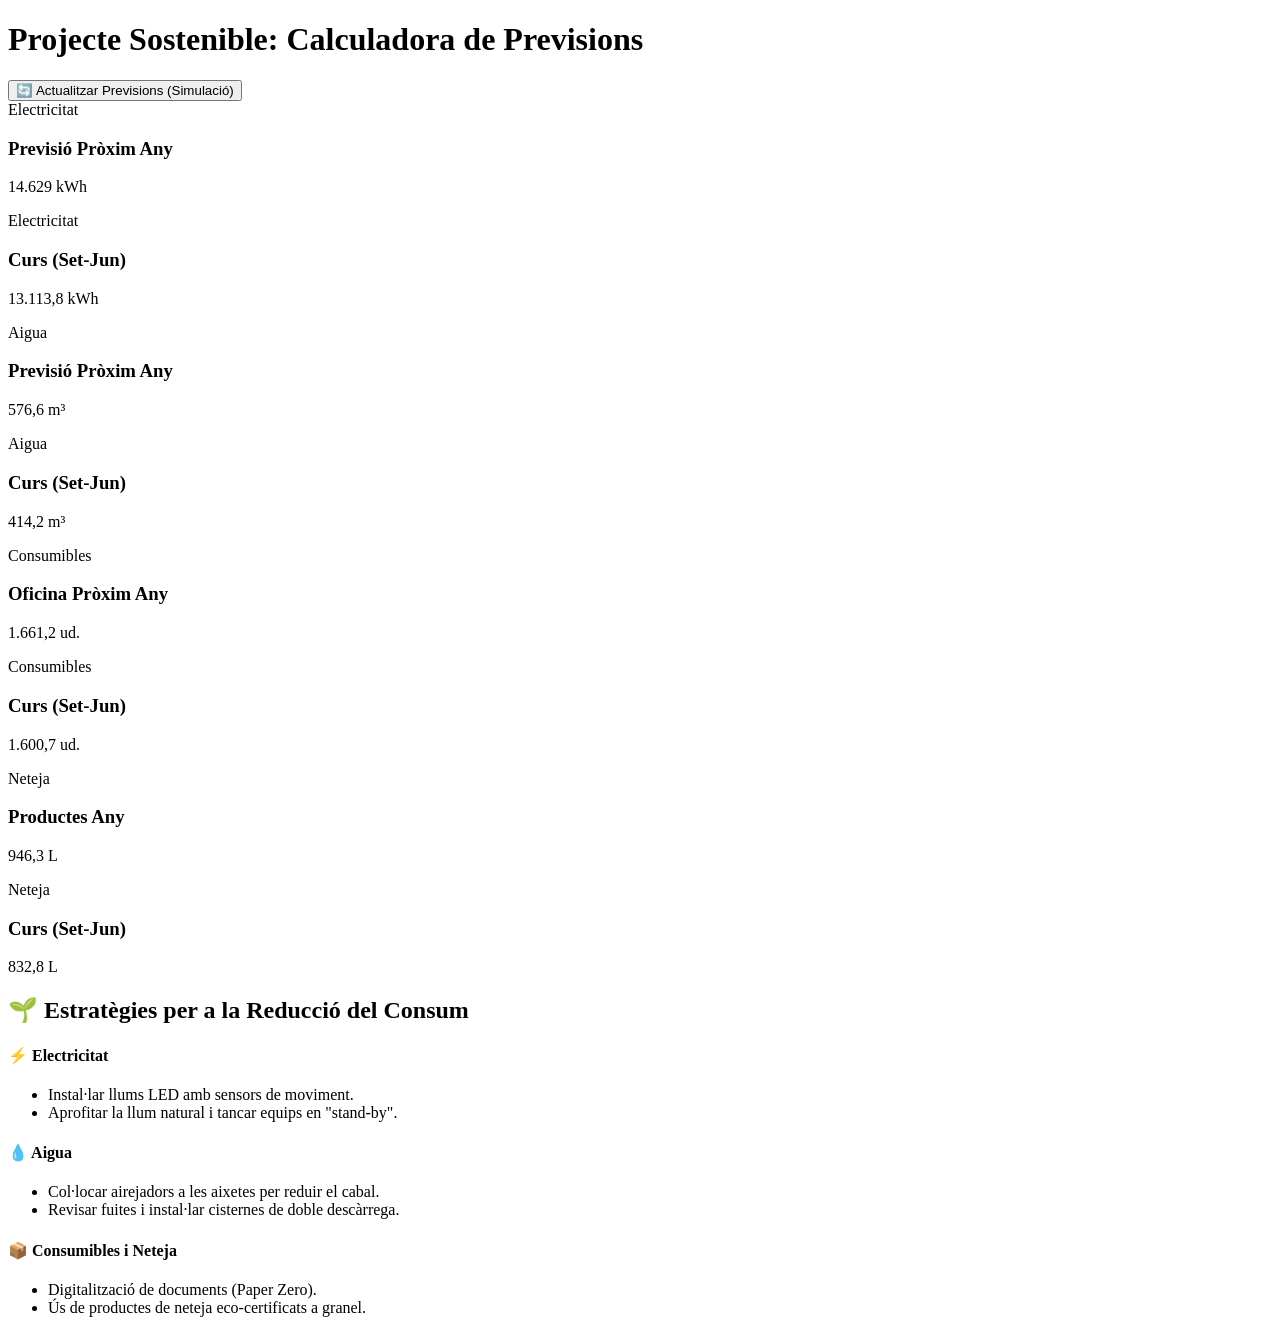
==== projecte_calculadora/Index.html @ 59e129f6 "ta08-G10-JohnGracia-BielDeLaRosa" ====
<!DOCTYPE html>
<html lang="ca">
<head>
    <meta charset="UTF-8">
    <title>Calculadora Energètica - Fase 3.1a</title>
    <link rel="stylesheet" href="css/style.css">
</head>
<body>

<header>
    <h1>Projecte Sostenible: Calculadora de Previsions</h1>
    <nav>
        <button onclick="generarCalculs()">🔄 Actualitzar Previsions (Simulació)</button>
    </nav>
</header>

<main>
    <section class="grid-calculs">
        <div class="card">
            <span class="badge">Electricitat</span>
            <h3>Previsió Pròxim Any</h3>
            <p id="elec-any">0 kWh</p>
        </div>
        <div class="card">
            <span class="badge">Electricitat</span>
            <h3>Curs (Set-Jun)</h3>
            <p id="elec-curs">0 kWh</p>
        </div>

        <div class="card blava">
            <span class="badge">Aigua</span>
            <h3>Previsió Pròxim Any</h3>
            <p id="aigua-any">0 m³</p>
        </div>
        <div class="card blava">
            <span class="badge">Aigua</span>
            <h3>Curs (Set-Jun)</h3>
            <p id="aigua-curs">0 m³</p>
        </div>

        <div class="card groga">
            <span class="badge">Consumibles</span>
            <h3>Oficina Pròxim Any</h3>
            <p id="cons-any">0 ud.</p>
        </div>
        <div class="card groga">
            <span class="badge">Consumibles</span>
            <h3>Curs (Set-Jun)</h3>
            <p id="cons-curs">0 ud.</p>
        </div>

        <div class="card verda">
            <span class="badge">Neteja</span>
            <h3>Productes Any</h3>
            <p id="net-any">0 L</p>
        </div>
        <div class="card verda">
            <span class="badge">Neteja</span>
            <h3>Curs (Set-Jun)</h3>
            <p id="net-curs">0 L</p>
        </div>
    </section>

    <section class="estrategies">
        <h2>🌱 Estratègies per a la Reducció del Consum</h2>
        <div class="flex-estrategies">
            <article>
                <h4>⚡ Electricitat</h4>
                <ul>
                    <li>Instal·lar llums LED amb sensors de moviment.</li>
                    <li>Aprofitar la llum natural i tancar equips en "stand-by".</li>
                </ul>
            </article>
            <article>
                <h4>💧 Aigua</h4>
                <ul>
                    <li>Col·locar airejadors a les aixetes per reduir el cabal.</li>
                    <li>Revisar fuites i instal·lar cisternes de doble descàrrega.</li>
                </ul>
            </article>
            <article>
                <h4>📦 Consumibles i Neteja</h4>
                <ul>
                    <li>Digitalització de documents (Paper Zero).</li>
                    <li>Ús de productes de neteja eco-certificats a granel.</li>
                </ul>
            </article>
        </div>
    </section>
</main>

<script src="js/calculator.js"></script>
</body>
</html>
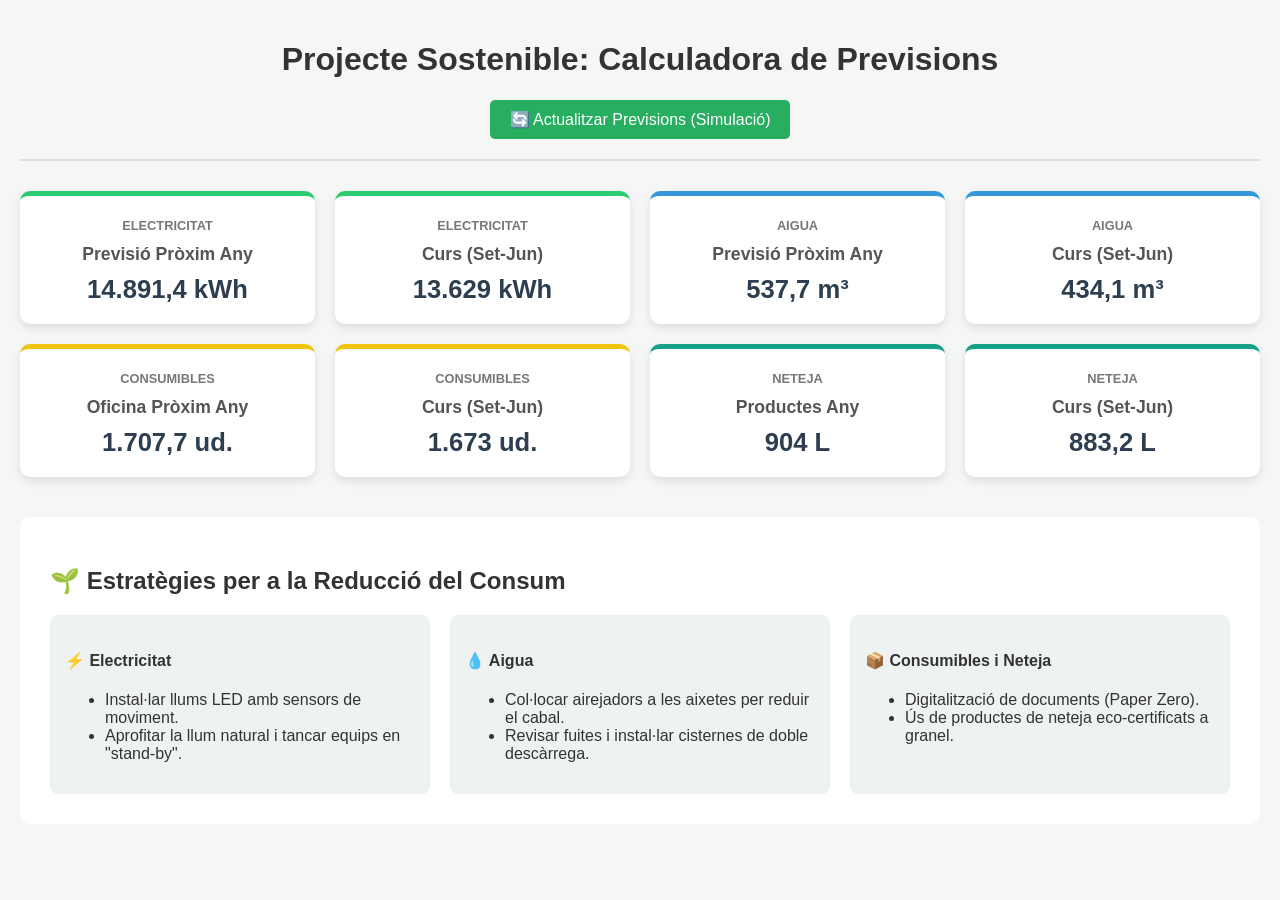
==== commit 3b95ab40: "ta08-G10-JohnGracia-BielDeLaRosa" ====
--- a/projecte_calculadora/Index.html
+++ b/projecte_calculadora/Index.html
@@ -3,7 +3,7 @@
 <head>
     <meta charset="UTF-8">
     <title>Calculadora Energètica - Fase 3.1a</title>
-    <link rel="stylesheet" href="css/style.css">
+    <link rel="stylesheet" href="css/styles.css">
 </head>
 <body>
 
--- a/projecte_calculadora/css/styles.css
+++ b/projecte_calculadora/css/styles.css
@@ -0,0 +1,18 @@
+body { font-family: 'Segoe UI', Tahoma, Geneva, Verdana, sans-serif; background: #f4f7f6; color: #333; margin: 0; padding: 20px; }
+header { text-align: center; padding-bottom: 20px; border-bottom: 2px solid #ddd; }
+button { padding: 10px 20px; background: #27ae60; color: white; border: none; border-radius: 5px; cursor: pointer; font-size: 1rem; }
+button:hover { background: #219150; }
+
+.grid-calculs { display: grid; grid-template-columns: repeat(auto-fit, minmax(250px, 1fr)); gap: 20px; margin: 30px 0; }
+.card { background: white; padding: 20px; border-radius: 10px; box-shadow: 0 4px 8px rgba(0,0,0,0.1); text-align: center; border-top: 5px solid #2ecc71; }
+.card.blava { border-top-color: #3498db; }
+.card.groga { border-top-color: #f1c40f; }
+.card.verda { border-top-color: #16a085; }
+
+.badge { font-size: 0.8rem; font-weight: bold; color: #777; text-transform: uppercase; }
+.card h3 { margin: 10px 0; color: #555; font-size: 1.1rem; }
+.card p { font-size: 1.6rem; font-weight: bold; margin: 0; color: #2c3e50; }
+
+.estrategies { background: white; padding: 30px; border-radius: 10px; margin-top: 40px; }
+.flex-estrategies { display: flex; gap: 20px; flex-wrap: wrap; justify-content: space-around; }
+.flex-estrategies article { flex: 1; min-width: 250px; background: #eef2f1; padding: 15px; border-radius: 8px; }
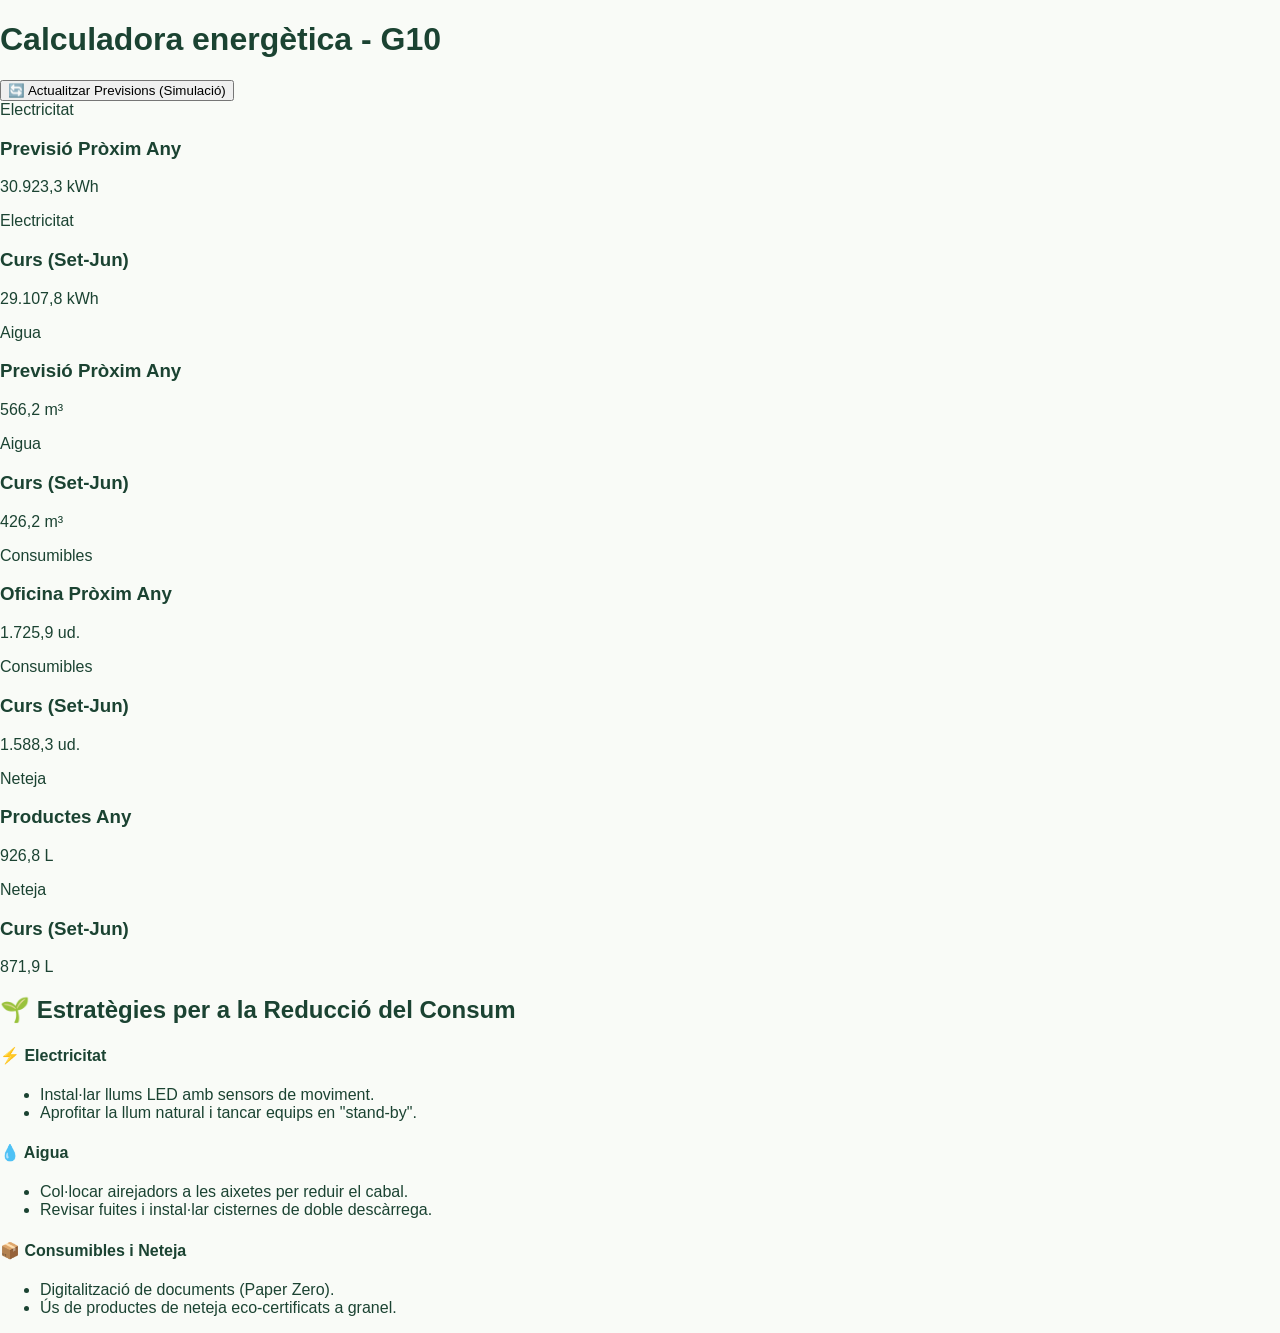
==== commit 57af4319: "ta08-G10-JohnGracia-BielDeLaRosa" ====
--- a/projecte_calculadora/Index.html
+++ b/projecte_calculadora/Index.html
@@ -8,7 +8,7 @@
 <body>
 
 <header>
-    <h1>Projecte Sostenible: Calculadora de Previsions</h1>
+    <h1>Calculadora energètica - G10</h1>
     <nav>
         <button onclick="generarCalculs()">🔄 Actualitzar Previsions (Simulació)</button>
     </nav>
--- a/projecte_calculadora/css/styles.css
+++ b/projecte_calculadora/css/styles.css
@@ -1,18 +1,73 @@
-body { font-family: 'Segoe UI', Tahoma, Geneva, Verdana, sans-serif; background: #f4f7f6; color: #333; margin: 0; padding: 20px; }
-header { text-align: center; padding-bottom: 20px; border-bottom: 2px solid #ddd; }
-button { padding: 10px 20px; background: #27ae60; color: white; border: none; border-radius: 5px; cursor: pointer; font-size: 1rem; }
-button:hover { background: #219150; }
+:root {
+    --eco-green: #2d6a4f;
+    --eco-light-green: #d8f3dc;
+    --eco-bg: #f9fbf7;
+    --text-dark: #1b4332;
+    --card-shadow: 0 10px 25px rgba(0,0,0,0.05);
+}
 
-.grid-calculs { display: grid; grid-template-columns: repeat(auto-fit, minmax(250px, 1fr)); gap: 20px; margin: 30px 0; }
-.card { background: white; padding: 20px; border-radius: 10px; box-shadow: 0 4px 8px rgba(0,0,0,0.1); text-align: center; border-top: 5px solid #2ecc71; }
-.card.blava { border-top-color: #3498db; }
-.card.groga { border-top-color: #f1c40f; }
-.card.verda { border-top-color: #16a085; }
+body {
+    font-family: 'Segoe UI', sans-serif;
+    background-color: var(--eco-bg);
+    margin: 0;
+    color: var(--text-dark);
+}
 
-.badge { font-size: 0.8rem; font-weight: bold; color: #777; text-transform: uppercase; }
-.card h3 { margin: 10px 0; color: #555; font-size: 1.1rem; }
-.card p { font-size: 1.6rem; font-weight: bold; margin: 0; color: #2c3e50; }
+/* NAVBAR */
+.navbar {
+    background: white;
+    padding: 15px 50px;
+    display: flex;
+    justify-content: space-between;
+    align-items: center;
+    border-bottom: 2px solid var(--eco-light-green);
+}
 
-.estrategies { background: white; padding: 30px; border-radius: 10px; margin-top: 40px; }
-.flex-estrategies { display: flex; gap: 20px; flex-wrap: wrap; justify-content: space-around; }
-.flex-estrategies article { flex: 1; min-width: 250px; background: #eef2f1; padding: 15px; border-radius: 8px; }+.navbar .logo { font-weight: bold; font-size: 1.4rem; color: var(--eco-green); }
+
+.navbar ul { list-style: none; display: flex; gap: 20px; margin: 0; }
+
+.navbar a {
+    text-decoration: none; color: #666; font-size: 0.85rem; font-weight: 600;
+    padding: 8px 12px; border-radius: 5px;
+}
+
+.navbar a.active { background: var(--eco-light-green); color: var(--eco-green); }
+
+/* DASHBOARD LAYOUT */
+.dashboard { max-width: 1200px; margin: 40px auto; padding: 0 20px; }
+
+.main-header .subtitle { color: var(--eco-green); font-weight: bold; font-size: 0.8rem; }
+.main-header h1 { margin: 5px 0; font-size: 2.2rem; }
+
+.content-wrapper { display: flex; gap: 30px; margin-top: 30px; }
+
+/* SIDEBAR PARAMS */
+.sidebar-params {
+    flex: 1; background: #f1f5ee; padding: 25px; border-radius: 15px;
+    box-shadow: var(--card-shadow); height: fit-content;
+}
+
+.input-group { margin-bottom: 15px; }
+.input-group label { display: block; font-size: 0.7rem; font-weight: bold; margin-bottom: 5px; color: #555; }
+.input-group input, .input-group select {
+    width: 100%; padding: 10px; border-radius: 8px; border: 1px solid #ddd; box-sizing: border-box;
+}
+
+.btn-calculate {
+    width: 100%; padding: 15px; background: var(--eco-green); color: white;
+    border: none; border-radius: 10px; font-weight: bold; cursor: pointer; margin-top: 10px;
+}
+
+/* RESULTS GRID */
+.results-grid { flex: 2; display: grid; grid-template-columns: 1fr 1fr; gap: 20px; }
+
+.res-card {
+    background: white; padding: 30px; border-radius: 20px; box-shadow: var(--card-shadow);
+    text-align: center; border: 1px solid #edf2ec;
+}
+
+.res-card .icon { font-size: 2rem; margin-bottom: 10px; }
+.res-card h4 { margin: 0; font-size: 0.9rem; color: #555; }
+.res-card p { font-size: 2rem; font-weight: 800; margin: 10px 0; color: var(--eco-green); }
+.res-card small { color: #999; font-size: 0.75rem; }
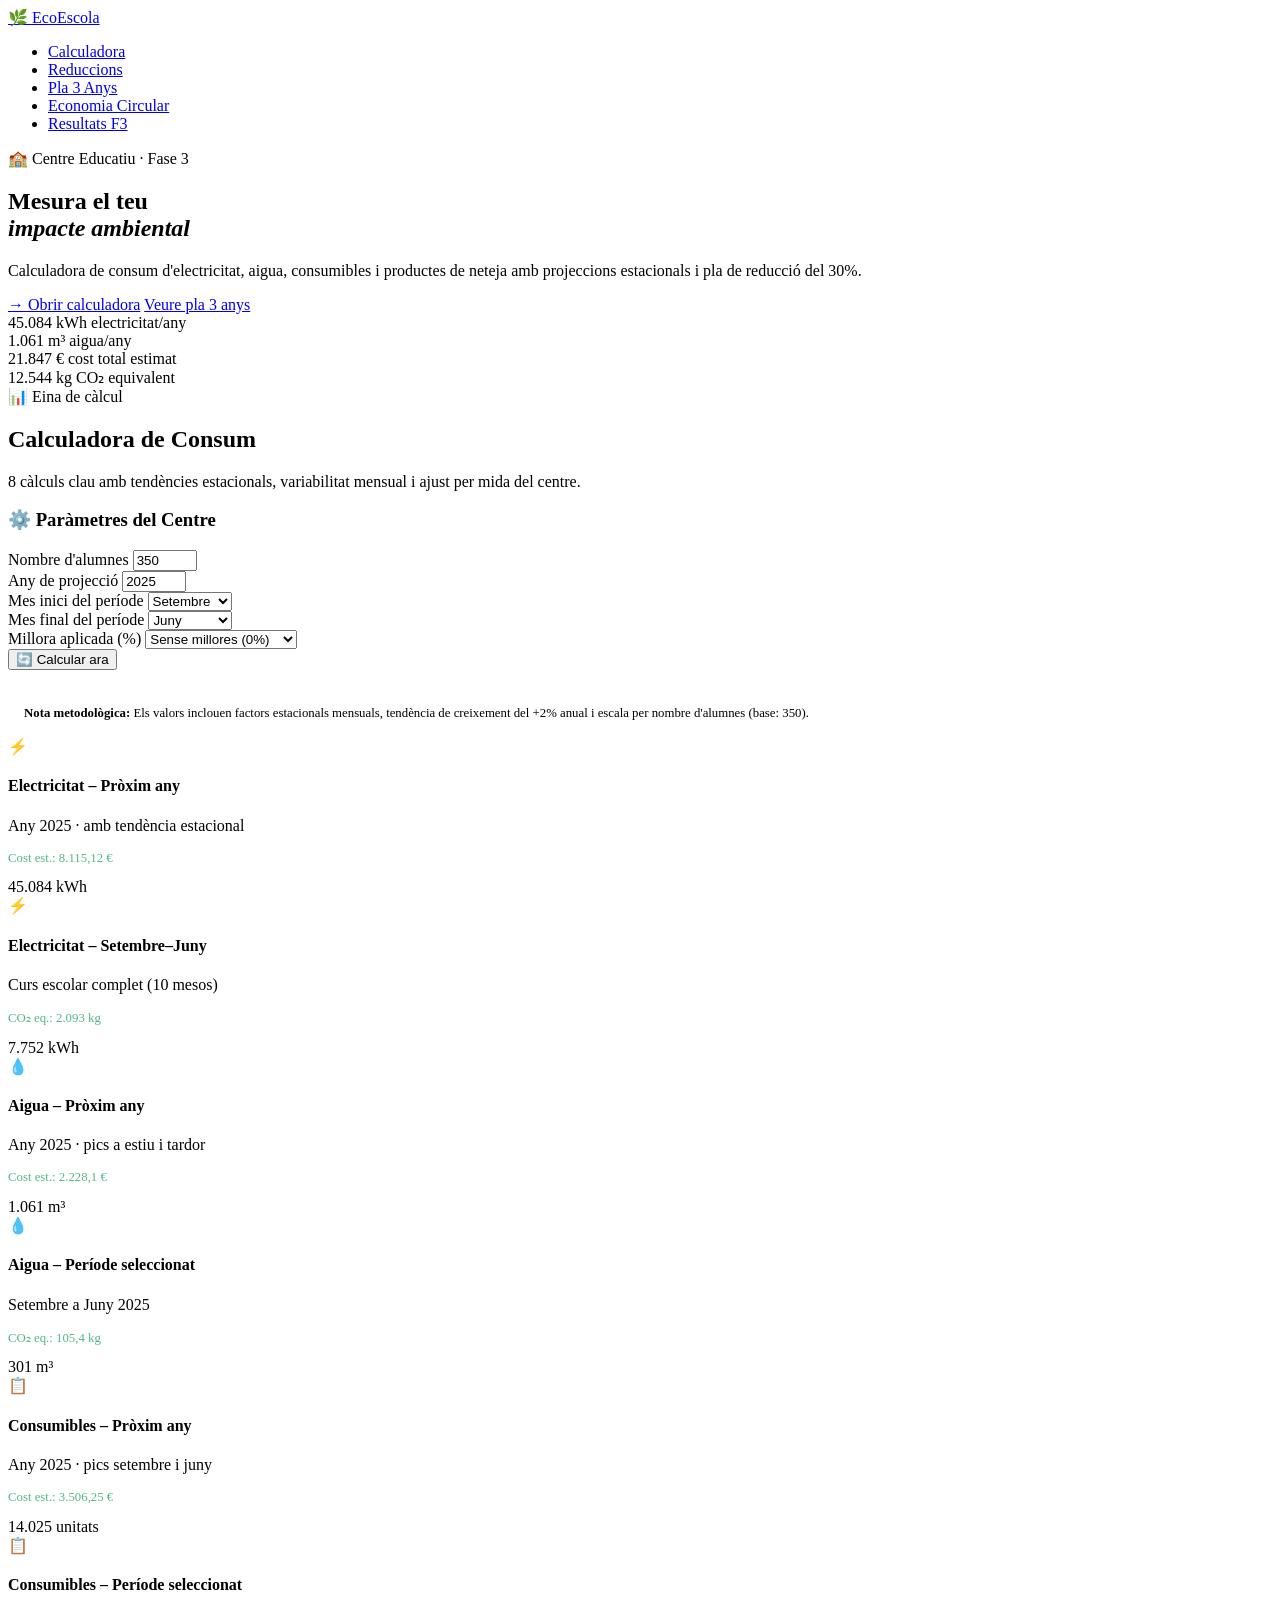
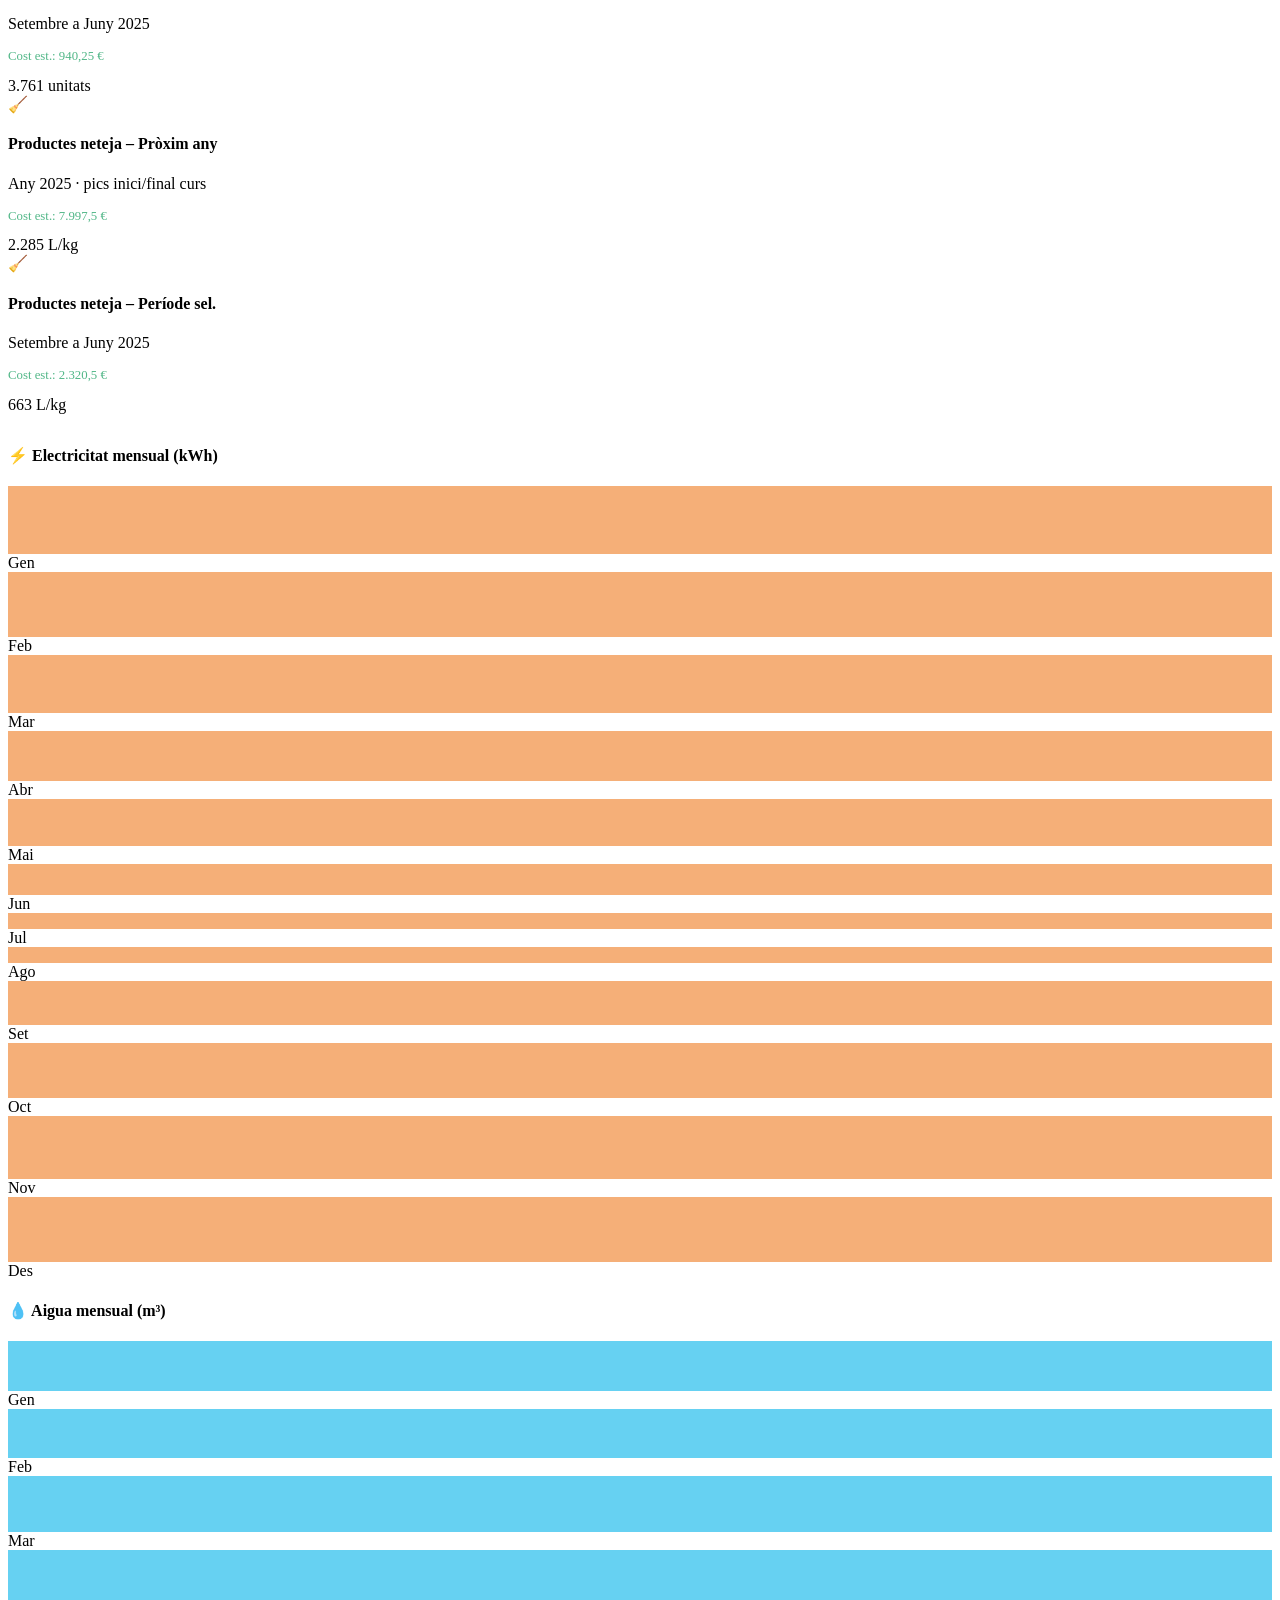
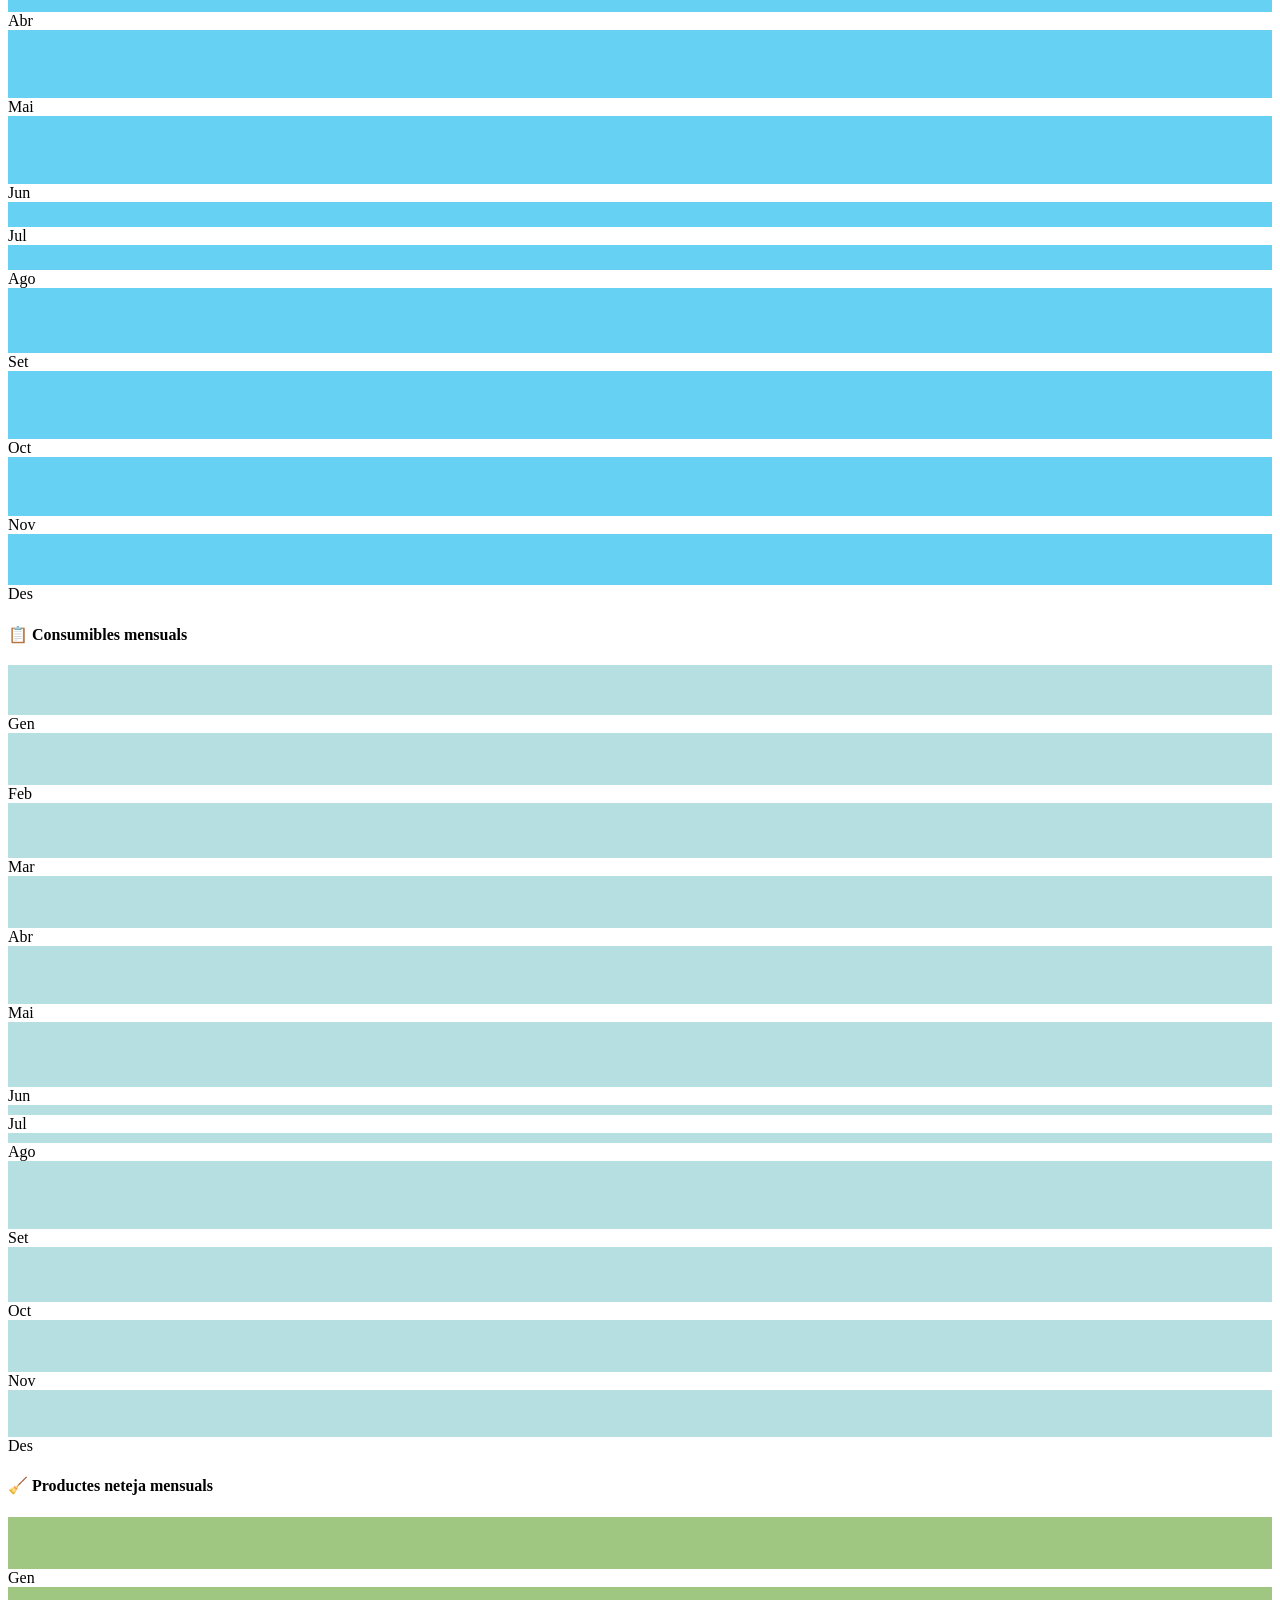
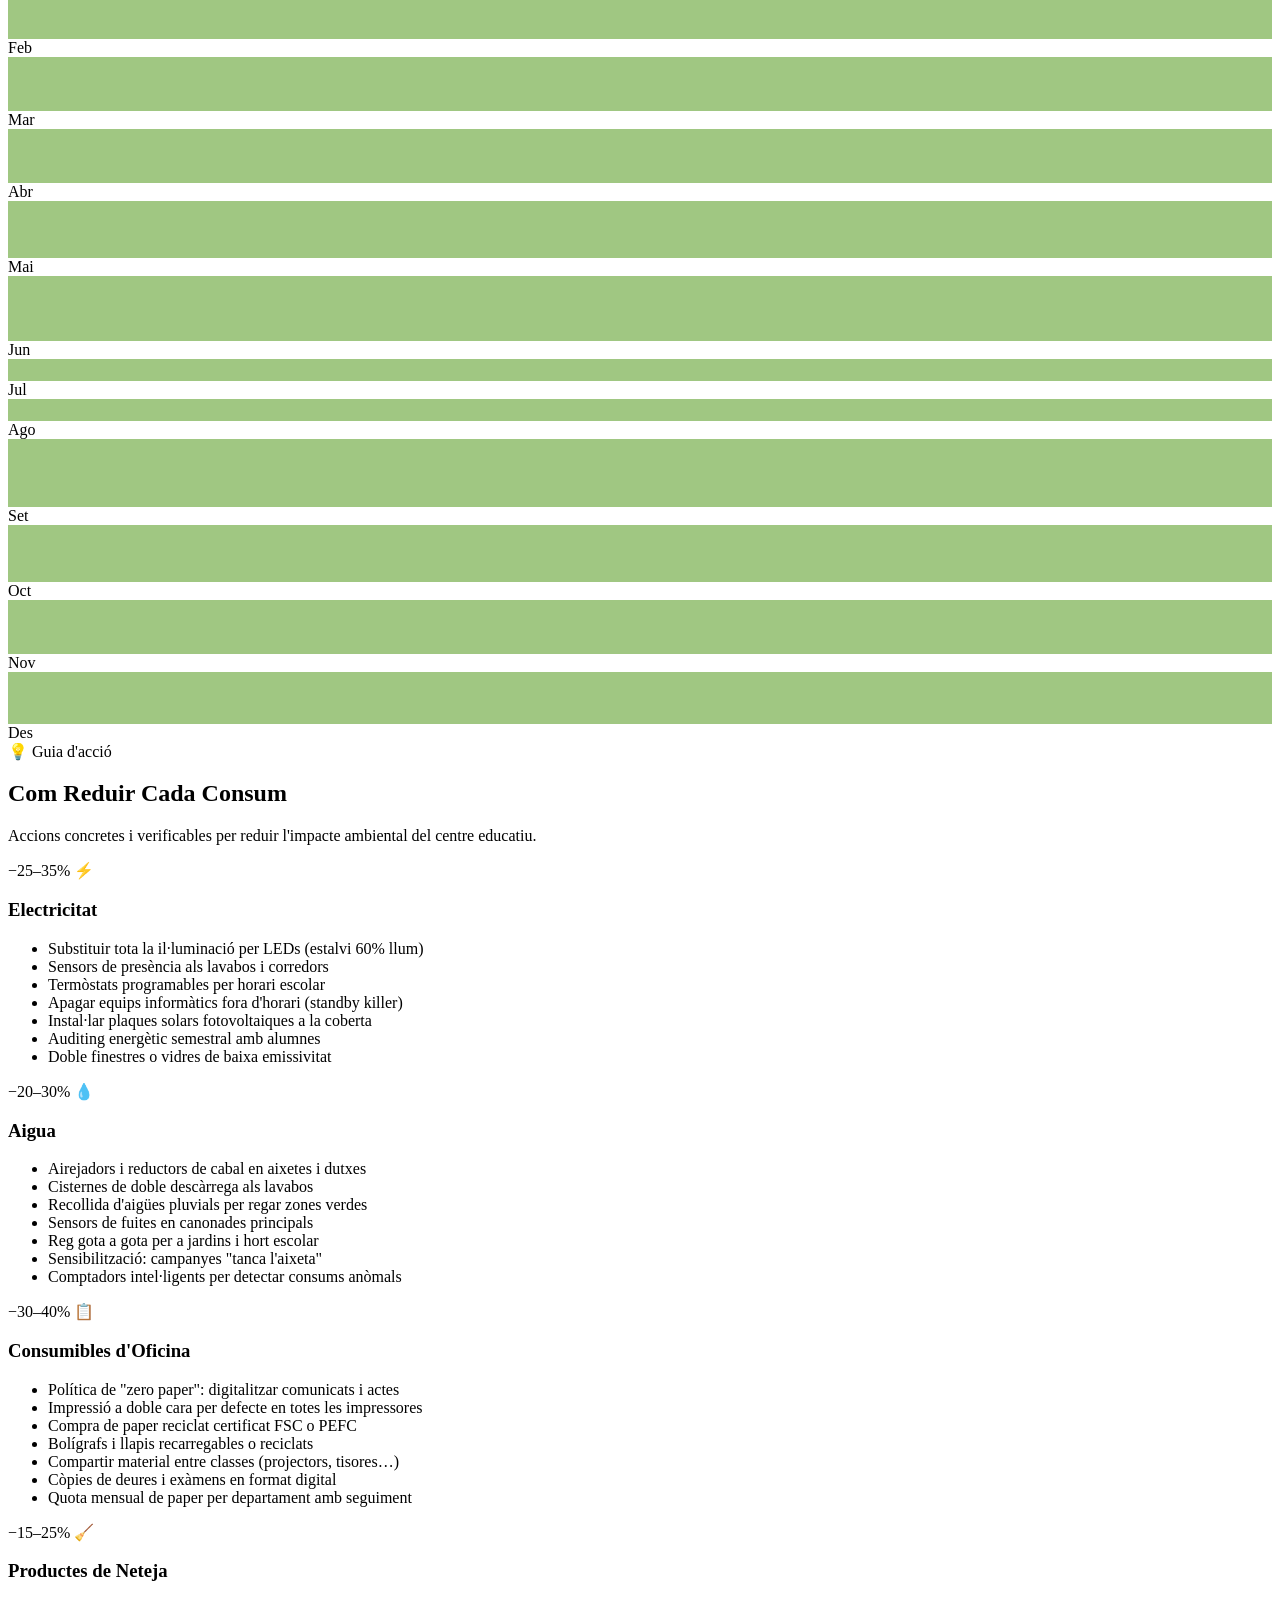
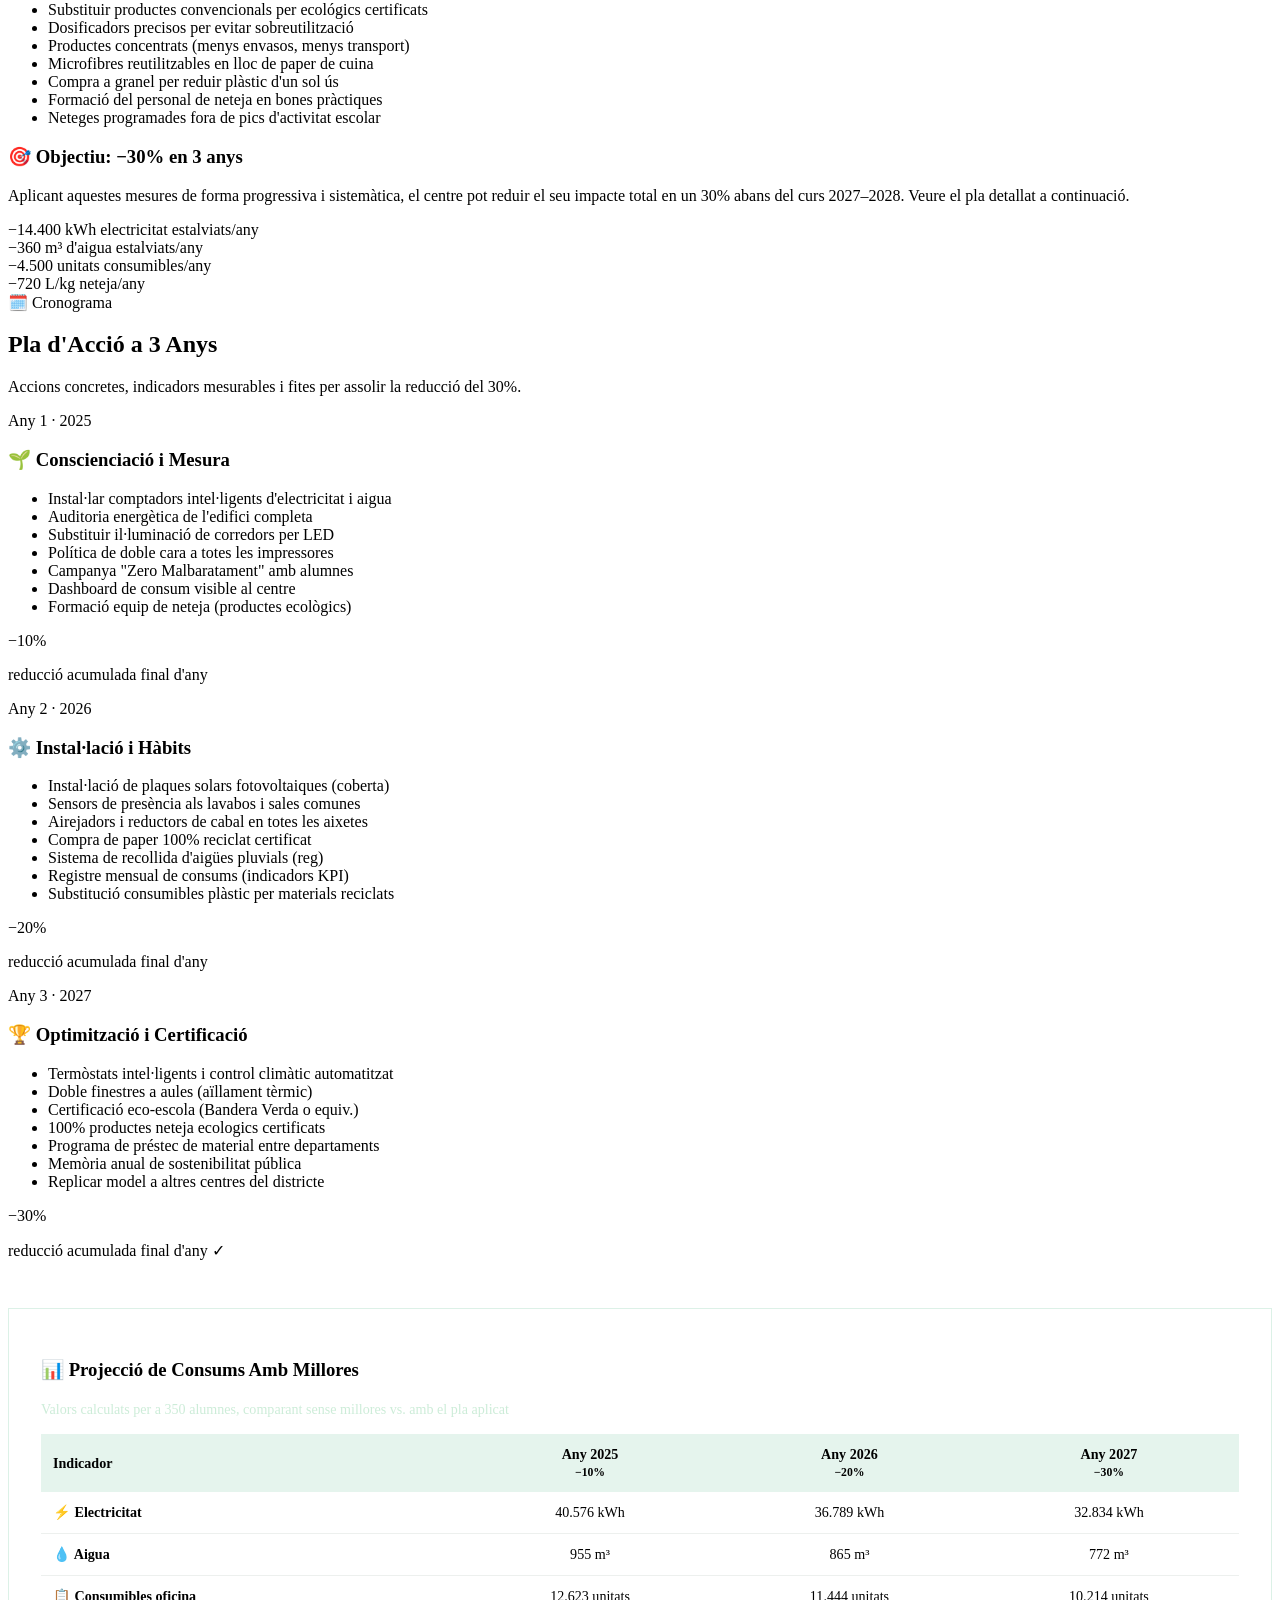
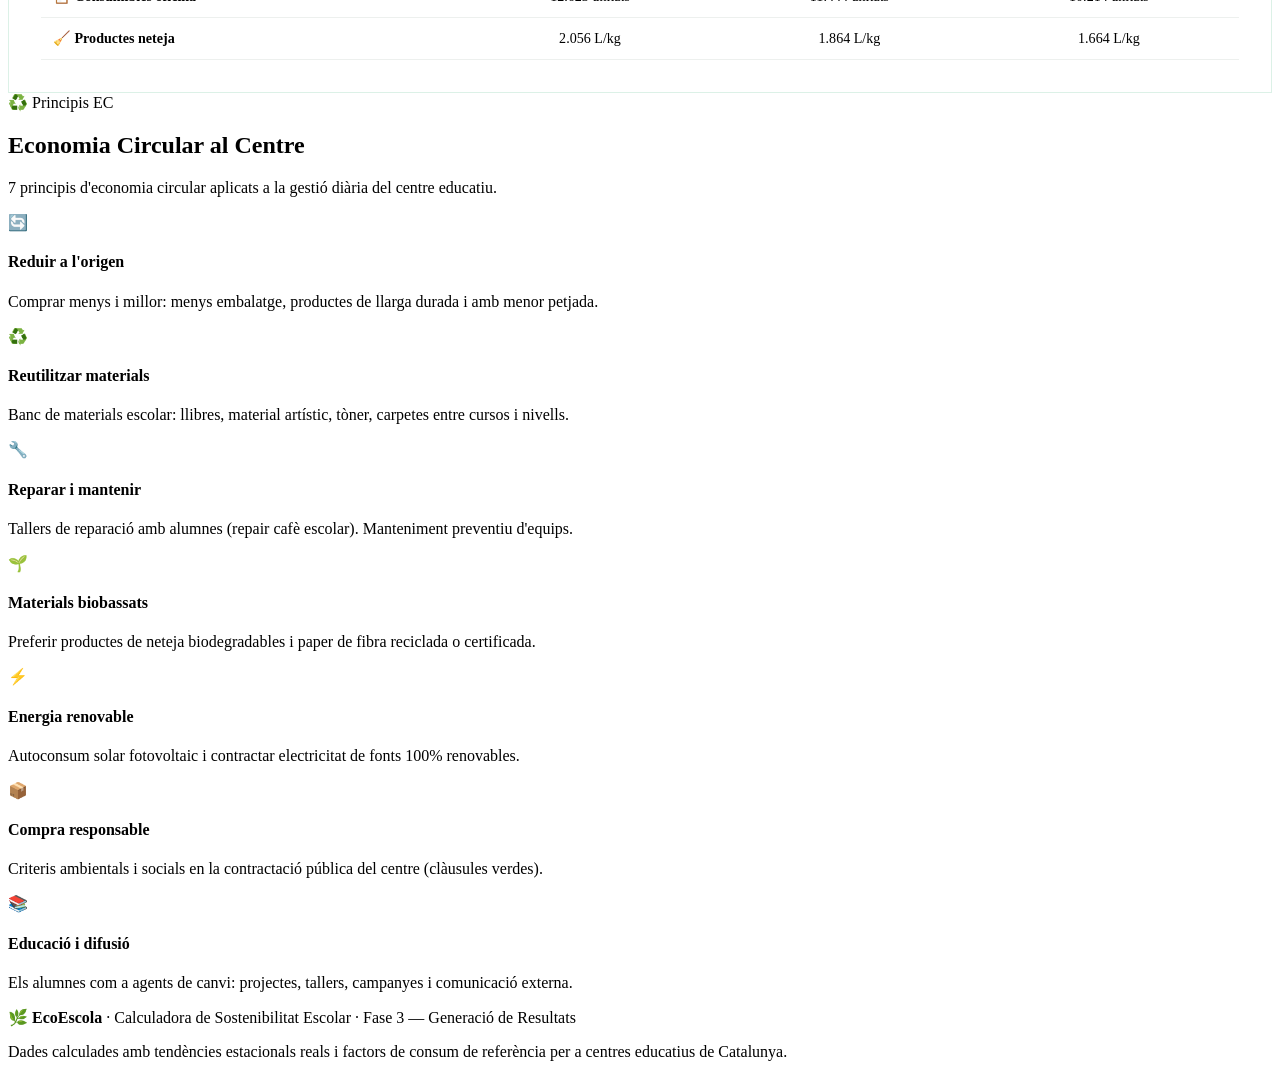
==== commit e201cc34: "ta08-G10-JohnGracia-BielDeLaRosa" ====
--- a/projecte_calculadora/Index.html
+++ b/projecte_calculadora/Index.html
@@ -1,94 +1,384 @@
 <!DOCTYPE html>
 <html lang="ca">
 <head>
-    <meta charset="UTF-8">
-    <title>Calculadora Energètica - Fase 3.1a</title>
-    <link rel="stylesheet" href="css/styles.css">
+  <meta charset="UTF-8">
+  <meta name="viewport" content="width=device-width, initial-scale=1.0">
+  <title>EcoEscola · Calculadora de Sostenibilitat</title>
+  <meta name="description" content="Calculadora de consum i impacte ambiental per a centres educatius. Electricitat, aigua, consumibles i neteja.">
+  <link rel="stylesheet" href="style.css">
+  <link rel="icon" href="data:image/svg+xml,<svg xmlns='http://www.w3.org/2000/svg' viewBox='0 0 100 100'><text y='.9em' font-size='90'>🌿</text></svg>">
 </head>
 <body>
 
-<header>
-    <h1>Calculadora energètica - G10</h1>
-    <nav>
-        <button onclick="generarCalculs()">🔄 Actualitzar Previsions (Simulació)</button>
-    </nav>
-</header>
-
-<main>
-    <section class="grid-calculs">
-        <div class="card">
-            <span class="badge">Electricitat</span>
-            <h3>Previsió Pròxim Any</h3>
-            <p id="elec-any">0 kWh</p>
-        </div>
-        <div class="card">
-            <span class="badge">Electricitat</span>
-            <h3>Curs (Set-Jun)</h3>
-            <p id="elec-curs">0 kWh</p>
-        </div>
-
-        <div class="card blava">
-            <span class="badge">Aigua</span>
-            <h3>Previsió Pròxim Any</h3>
-            <p id="aigua-any">0 m³</p>
-        </div>
-        <div class="card blava">
-            <span class="badge">Aigua</span>
-            <h3>Curs (Set-Jun)</h3>
-            <p id="aigua-curs">0 m³</p>
-        </div>
-
-        <div class="card groga">
-            <span class="badge">Consumibles</span>
-            <h3>Oficina Pròxim Any</h3>
-            <p id="cons-any">0 ud.</p>
-        </div>
-        <div class="card groga">
-            <span class="badge">Consumibles</span>
-            <h3>Curs (Set-Jun)</h3>
-            <p id="cons-curs">0 ud.</p>
-        </div>
-
-        <div class="card verda">
-            <span class="badge">Neteja</span>
-            <h3>Productes Any</h3>
-            <p id="net-any">0 L</p>
-        </div>
-        <div class="card verda">
-            <span class="badge">Neteja</span>
-            <h3>Curs (Set-Jun)</h3>
-            <p id="net-curs">0 L</p>
-        </div>
-    </section>
-
-    <section class="estrategies">
-        <h2>🌱 Estratègies per a la Reducció del Consum</h2>
-        <div class="flex-estrategies">
-            <article>
-                <h4>⚡ Electricitat</h4>
-                <ul>
-                    <li>Instal·lar llums LED amb sensors de moviment.</li>
-                    <li>Aprofitar la llum natural i tancar equips en "stand-by".</li>
-                </ul>
-            </article>
-            <article>
-                <h4>💧 Aigua</h4>
-                <ul>
-                    <li>Col·locar airejadors a les aixetes per reduir el cabal.</li>
-                    <li>Revisar fuites i instal·lar cisternes de doble descàrrega.</li>
-                </ul>
-            </article>
-            <article>
-                <h4>📦 Consumibles i Neteja</h4>
-                <ul>
-                    <li>Digitalització de documents (Paper Zero).</li>
-                    <li>Ús de productes de neteja eco-certificats a granel.</li>
-                </ul>
-            </article>
-        </div>
-    </section>
-</main>
-
-<script src="js/calculator.js"></script>
+<!-- ═══ NAV ═══════════════════════════════════════════ -->
+<nav>
+  <a href="index.html" class="nav-logo">🌿 EcoEscola</a>
+  <ul class="nav-links">
+    <li><a href="#calculadora" class="actiu">Calculadora</a></li>
+    <li><a href="#reduccions">Reduccions</a></li>
+    <li><a href="#pla">Pla 3 Anys</a></li>
+    <li><a href="#circular">Economia Circular</a></li>
+    <li><a href="resultats.html">Resultats F3</a></li>
+  </ul>
+</nav>
+
+<!-- ═══ HERO ══════════════════════════════════════════ -->
+<section class="hero">
+  <div class="hero-badge">🏫 Centre Educatiu · Fase 3</div>
+  <h1 class="fade-up">Mesura el teu<br><em>impacte ambiental</em></h1>
+  <p class="hero-sub fade-up-2">Calculadora de consum d'electricitat, aigua, consumibles i productes de neteja amb projeccions estacionals i pla de reducció del 30%.</p>
+  <div class="hero-btns fade-up-3">
+    <a href="#calculadora" class="btn btn-prim">→ Obrir calculadora</a>
+    <a href="#pla" class="btn btn-sec">Veure pla 3 anys</a>
+  </div>
+</section>
+
+<!-- ═══ STATS BANNER ══════════════════════════════════ -->
+<div class="stats-banner">
+  <div class="stat-item">
+    <span class="stat-num" id="kpi-elec">—</span>
+    <span class="stat-label">kWh electricitat/any</span>
+  </div>
+  <div class="stat-item">
+    <span class="stat-num" id="kpi-aigua">—</span>
+    <span class="stat-label">m³ aigua/any</span>
+  </div>
+  <div class="stat-item">
+    <span class="stat-num" id="kpi-cost">—</span>
+    <span class="stat-label">€ cost total estimat</span>
+  </div>
+  <div class="stat-item">
+    <span class="stat-num" id="kpi-co2">—</span>
+    <span class="stat-label">kg CO₂ equivalent</span>
+  </div>
+</div>
+
+<!-- ═══ CALCULADORA ════════════════════════════════════ -->
+<section id="calculadora">
+  <div class="container">
+    <span class="section-label">📊 Eina de càlcul</span>
+    <h2 class="section-title">Calculadora de Consum</h2>
+    <p class="section-desc">8 càlculs clau amb tendències estacionals, variabilitat mensual i ajust per mida del centre.</p>
+
+    <div class="calc-grid">
+      <!-- Controls -->
+      <div class="calc-controls">
+        <h3>⚙️ Paràmetres del Centre</h3>
+
+        <div class="form-group">
+          <label>Nombre d'alumnes</label>
+          <input type="number" id="alumnes" value="350" min="50" max="2000" step="10">
+        </div>
+
+        <div class="form-group">
+          <label>Any de projecció</label>
+          <input type="number" id="any" value="2025" min="2024" max="2035">
+        </div>
+
+        <div class="form-group">
+          <label>Mes inici del període</label>
+          <select id="mes-inici">
+            <option value="0">Gener</option>
+            <option value="1">Febrer</option>
+            <option value="2">Març</option>
+            <option value="3">Abril</option>
+            <option value="4">Maig</option>
+            <option value="5">Juny</option>
+            <option value="6">Juliol</option>
+            <option value="7">Agost</option>
+            <option value="8" selected>Setembre</option>
+            <option value="9">Octubre</option>
+            <option value="10">Novembre</option>
+            <option value="11">Desembre</option>
+          </select>
+        </div>
+
+        <div class="form-group">
+          <label>Mes final del període</label>
+          <select id="mes-fi">
+            <option value="0">Gener</option>
+            <option value="1">Febrer</option>
+            <option value="2">Març</option>
+            <option value="3">Abril</option>
+            <option value="4">Maig</option>
+            <option value="5" selected>Juny</option>
+            <option value="6">Juliol</option>
+            <option value="7">Agost</option>
+            <option value="8">Setembre</option>
+            <option value="9">Octubre</option>
+            <option value="10">Novembre</option>
+            <option value="11">Desembre</option>
+          </select>
+        </div>
+
+        <div class="form-group">
+          <label>Millora aplicada (%)</label>
+          <select id="millora">
+            <option value="0">Sense millores (0%)</option>
+            <option value="10">Millores any 1 (−10%)</option>
+            <option value="20">Millores any 2 (−20%)</option>
+            <option value="30">Millores any 3 (−30%)</option>
+          </select>
+        </div>
+
+        <button class="calc-btn" id="btn-calcular">🔄 Calcular ara</button>
+
+        <div style="margin-top:1.25rem;padding:1rem;background:var(--gris-clar);border-radius:12px;font-size:0.8rem;color:var(--text-mig)">
+          <strong style="color:var(--verd-fosc)">Nota metodològica:</strong> Els valors inclouen factors estacionals mensuals, tendència de creixement del +2% anual i escala per nombre d'alumnes (base: 350).
+        </div>
+      </div>
+
+      <!-- Resultats -->
+      <div>
+        <div id="resultats" class="calc-results">
+          <div style="text-align:center;padding:3rem;color:var(--text-mig)">Calculant...</div>
+        </div>
+
+        <!-- Gràfics mensuals -->
+        <div class="chart-row" style="margin-top:2rem">
+          <div class="chart-card">
+            <h4>⚡ Electricitat mensual (kWh)</h4>
+            <div class="mini-chart" id="chart-elec"></div>
+          </div>
+          <div class="chart-card">
+            <h4>💧 Aigua mensual (m³)</h4>
+            <div class="mini-chart" id="chart-aigua"></div>
+          </div>
+          <div class="chart-card">
+            <h4>📋 Consumibles mensuals</h4>
+            <div class="mini-chart" id="chart-consum"></div>
+          </div>
+          <div class="chart-card">
+            <h4>🧹 Productes neteja mensuals</h4>
+            <div class="mini-chart" id="chart-neteja"></div>
+          </div>
+        </div>
+      </div>
+    </div>
+  </div>
+</section>
+
+<!-- ═══ REDUCCIONS ════════════════════════════════════ -->
+<section id="reduccions">
+  <div class="container">
+    <span class="section-label">💡 Guia d'acció</span>
+    <h2 class="section-title">Com Reduir Cada Consum</h2>
+    <p class="section-desc">Accions concretes i verificables per reduir l'impacte ambiental del centre educatiu.</p>
+
+    <div class="reduccions-grid">
+
+      <div class="redu-card electric">
+        <span class="redu-pct">−25–35%</span>
+        <span class="redu-icon">⚡</span>
+        <h3>Electricitat</h3>
+        <ul>
+          <li>Substituir tota la il·luminació per LEDs (estalvi 60% llum)</li>
+          <li>Sensors de presència als lavabos i corredors</li>
+          <li>Termòstats programables per horari escolar</li>
+          <li>Apagar equips informàtics fora d'horari (standby killer)</li>
+          <li>Instal·lar plaques solars fotovoltaiques a la coberta</li>
+          <li>Auditing energètic semestral amb alumnes</li>
+          <li>Doble finestres o vidres de baixa emissivitat</li>
+        </ul>
+      </div>
+
+      <div class="redu-card water">
+        <span class="redu-pct">−20–30%</span>
+        <span class="redu-icon">💧</span>
+        <h3>Aigua</h3>
+        <ul>
+          <li>Airejadors i reductors de cabal en aixetes i dutxes</li>
+          <li>Cisternes de doble descàrrega als lavabos</li>
+          <li>Recollida d'aigües pluvials per regar zones verdes</li>
+          <li>Sensors de fuites en canonades principals</li>
+          <li>Reg gota a gota per a jardins i hort escolar</li>
+          <li>Sensibilització: campanyes "tanca l'aixeta"</li>
+          <li>Comptadors intel·ligents per detectar consums anòmals</li>
+        </ul>
+      </div>
+
+      <div class="redu-card office">
+        <span class="redu-pct">−30–40%</span>
+        <span class="redu-icon">📋</span>
+        <h3>Consumibles d'Oficina</h3>
+        <ul>
+          <li>Política de "zero paper": digitalitzar comunicats i actes</li>
+          <li>Impressió a doble cara per defecte en totes les impressores</li>
+          <li>Compra de paper reciclat certificat FSC o PEFC</li>
+          <li>Bolígrafs i llapis recarregables o reciclats</li>
+          <li>Compartir material entre classes (projectors, tisores…)</li>
+          <li>Còpies de deures i exàmens en format digital</li>
+          <li>Quota mensual de paper per departament amb seguiment</li>
+        </ul>
+      </div>
+
+      <div class="redu-card clean">
+        <span class="redu-pct">−15–25%</span>
+        <span class="redu-icon">🧹</span>
+        <h3>Productes de Neteja</h3>
+        <ul>
+          <li>Substituir productes convencionals per ecológics certificats</li>
+          <li>Dosificadors precisos per evitar sobreutilització</li>
+          <li>Productes concentrats (menys envasos, menys transport)</li>
+          <li>Microfibres reutilitzables en lloc de paper de cuina</li>
+          <li>Compra a granel per reduir plàstic d'un sol ús</li>
+          <li>Formació del personal de neteja en bones pràctiques</li>
+          <li>Neteges programades fora de pics d'activitat escolar</li>
+        </ul>
+      </div>
+    </div>
+
+    <div class="highlight-box">
+      <h3>🎯 Objectiu: −30% en 3 anys</h3>
+      <p>Aplicant aquestes mesures de forma progressiva i sistemàtica, el centre pot reduir el seu impacte total en un 30% abans del curs 2027–2028. Veure el pla detallat a continuació.</p>
+      <div class="kpi-row">
+        <div class="kpi">
+          <span class="kpi-val">−14.400</span>
+          <span class="kpi-lab">kWh electricitat estalviats/any</span>
+        </div>
+        <div class="kpi">
+          <span class="kpi-val">−360</span>
+          <span class="kpi-lab">m³ d'aigua estalviats/any</span>
+        </div>
+        <div class="kpi">
+          <span class="kpi-val">−4.500</span>
+          <span class="kpi-lab">unitats consumibles/any</span>
+        </div>
+        <div class="kpi">
+          <span class="kpi-val">−720</span>
+          <span class="kpi-lab">L/kg neteja/any</span>
+        </div>
+      </div>
+    </div>
+  </div>
+</section>
+
+<!-- ═══ PLA 3 ANYS ════════════════════════════════════ -->
+<section id="pla">
+  <div class="container">
+    <span class="section-label">🗓️ Cronograma</span>
+    <h2 class="section-title">Pla d'Acció a 3 Anys</h2>
+    <p class="section-desc">Accions concretes, indicadors mesurables i fites per assolir la reducció del 30%.</p>
+
+    <div class="timeline">
+
+      <div class="timeline-year">
+        <span class="year-badge">Any 1 · 2025</span>
+        <h3>🌱 Conscienciació i Mesura</h3>
+        <ul>
+          <li>Instal·lar comptadors intel·ligents d'electricitat i aigua</li>
+          <li>Auditoria energètica de l'edifici completa</li>
+          <li>Substituir il·luminació de corredors per LED</li>
+          <li>Política de doble cara a totes les impressores</li>
+          <li>Campanya "Zero Malbaratament" amb alumnes</li>
+          <li>Dashboard de consum visible al centre</li>
+          <li>Formació equip de neteja (productes ecològics)</li>
+        </ul>
+        <div class="year-target">
+          <span>−10%</span>
+          <p>reducció acumulada final d'any</p>
+        </div>
+      </div>
+
+      <div class="timeline-year">
+        <span class="year-badge">Any 2 · 2026</span>
+        <h3>⚙️ Instal·lació i Hàbits</h3>
+        <ul>
+          <li>Instal·lació de plaques solars fotovoltaiques (coberta)</li>
+          <li>Sensors de presència als lavabos i sales comunes</li>
+          <li>Airejadors i reductors de cabal en totes les aixetes</li>
+          <li>Compra de paper 100% reciclat certificat</li>
+          <li>Sistema de recollida d'aigües pluvials (reg)</li>
+          <li>Registre mensual de consums (indicadors KPI)</li>
+          <li>Substitució consumibles plàstic per materials reciclats</li>
+        </ul>
+        <div class="year-target">
+          <span>−20%</span>
+          <p>reducció acumulada final d'any</p>
+        </div>
+      </div>
+
+      <div class="timeline-year">
+        <span class="year-badge">Any 3 · 2027</span>
+        <h3>🏆 Optimització i Certificació</h3>
+        <ul>
+          <li>Termòstats intel·ligents i control climàtic automatitzat</li>
+          <li>Doble finestres a aules (aïllament tèrmic)</li>
+          <li>Certificació eco-escola (Bandera Verda o equiv.)</li>
+          <li>100% productes neteja ecologics certificats</li>
+          <li>Programa de préstec de material entre departaments</li>
+          <li>Memòria anual de sostenibilitat pública</li>
+          <li>Replicar model a altres centres del districte</li>
+        </ul>
+        <div class="year-target">
+          <span>−30%</span>
+          <p>reducció acumulada final d'any ✓</p>
+        </div>
+      </div>
+    </div>
+
+    <!-- Taula de millores calculada -->
+    <div style="margin-top:3rem;background:rgba(255,255,255,0.06);border-radius:var(--radi-gran);padding:2rem;border:1px solid rgba(82,183,136,0.2)">
+      <h3 style="font-family:'Playfair Display',serif;color:var(--blanc);margin-bottom:1.25rem">📊 Projecció de Consums Amb Millores</h3>
+      <p style="color:rgba(183,228,199,0.7);font-size:0.88rem;margin-bottom:1rem">Valors calculats per a 350 alumnes, comparant sense millores vs. amb el pla aplicat</p>
+      <div id="taula-millores" style="overflow-x:auto;color:var(--blanc)">Calculant…</div>
+    </div>
+  </div>
+</section>
+
+<!-- ═══ ECONOMIA CIRCULAR ══════════════════════════════ -->
+<section id="circular">
+  <div class="container">
+    <span class="section-label">♻️ Principis EC</span>
+    <h2 class="section-title">Economia Circular al Centre</h2>
+    <p class="section-desc">7 principis d'economia circular aplicats a la gestió diària del centre educatiu.</p>
+
+    <div class="circular-grid">
+      <div class="circ-card">
+        <span class="circ-icon">🔄</span>
+        <h4>Reduir a l'origen</h4>
+        <p>Comprar menys i millor: menys embalatge, productes de llarga durada i amb menor petjada.</p>
+      </div>
+      <div class="circ-card">
+        <span class="circ-icon">♻️</span>
+        <h4>Reutilitzar materials</h4>
+        <p>Banc de materials escolar: llibres, material artístic, tòner, carpetes entre cursos i nivells.</p>
+      </div>
+      <div class="circ-card">
+        <span class="circ-icon">🔧</span>
+        <h4>Reparar i mantenir</h4>
+        <p>Tallers de reparació amb alumnes (repair cafè escolar). Manteniment preventiu d'equips.</p>
+      </div>
+      <div class="circ-card">
+        <span class="circ-icon">🌱</span>
+        <h4>Materials biobassats</h4>
+        <p>Preferir productes de neteja biodegradables i paper de fibra reciclada o certificada.</p>
+      </div>
+      <div class="circ-card">
+        <span class="circ-icon">⚡</span>
+        <h4>Energia renovable</h4>
+        <p>Autoconsum solar fotovoltaic i contractar electricitat de fonts 100% renovables.</p>
+      </div>
+      <div class="circ-card">
+        <span class="circ-icon">📦</span>
+        <h4>Compra responsable</h4>
+        <p>Criteris ambientals i socials en la contractació pública del centre (clàusules verdes).</p>
+      </div>
+      <div class="circ-card">
+        <span class="circ-icon">📚</span>
+        <h4>Educació i difusió</h4>
+        <p>Els alumnes com a agents de canvi: projectes, tallers, campanyes i comunicació externa.</p>
+      </div>
+    </div>
+  </div>
+</section>
+
+<!-- ═══ FOOTER ═════════════════════════════════════════ -->
+<footer>
+  <p>🌿 <strong>EcoEscola</strong> · Calculadora de Sostenibilitat Escolar · Fase 3 — Generació de Resultats</p>
+  <p style="margin-top:0.5rem">Dades calculades amb tendències estacionals reals i factors de consum de referència per a centres educatius de Catalunya.</p>
+</footer>
+
+<script src="js/calculadora.js"></script>
 </body>
 </html>
